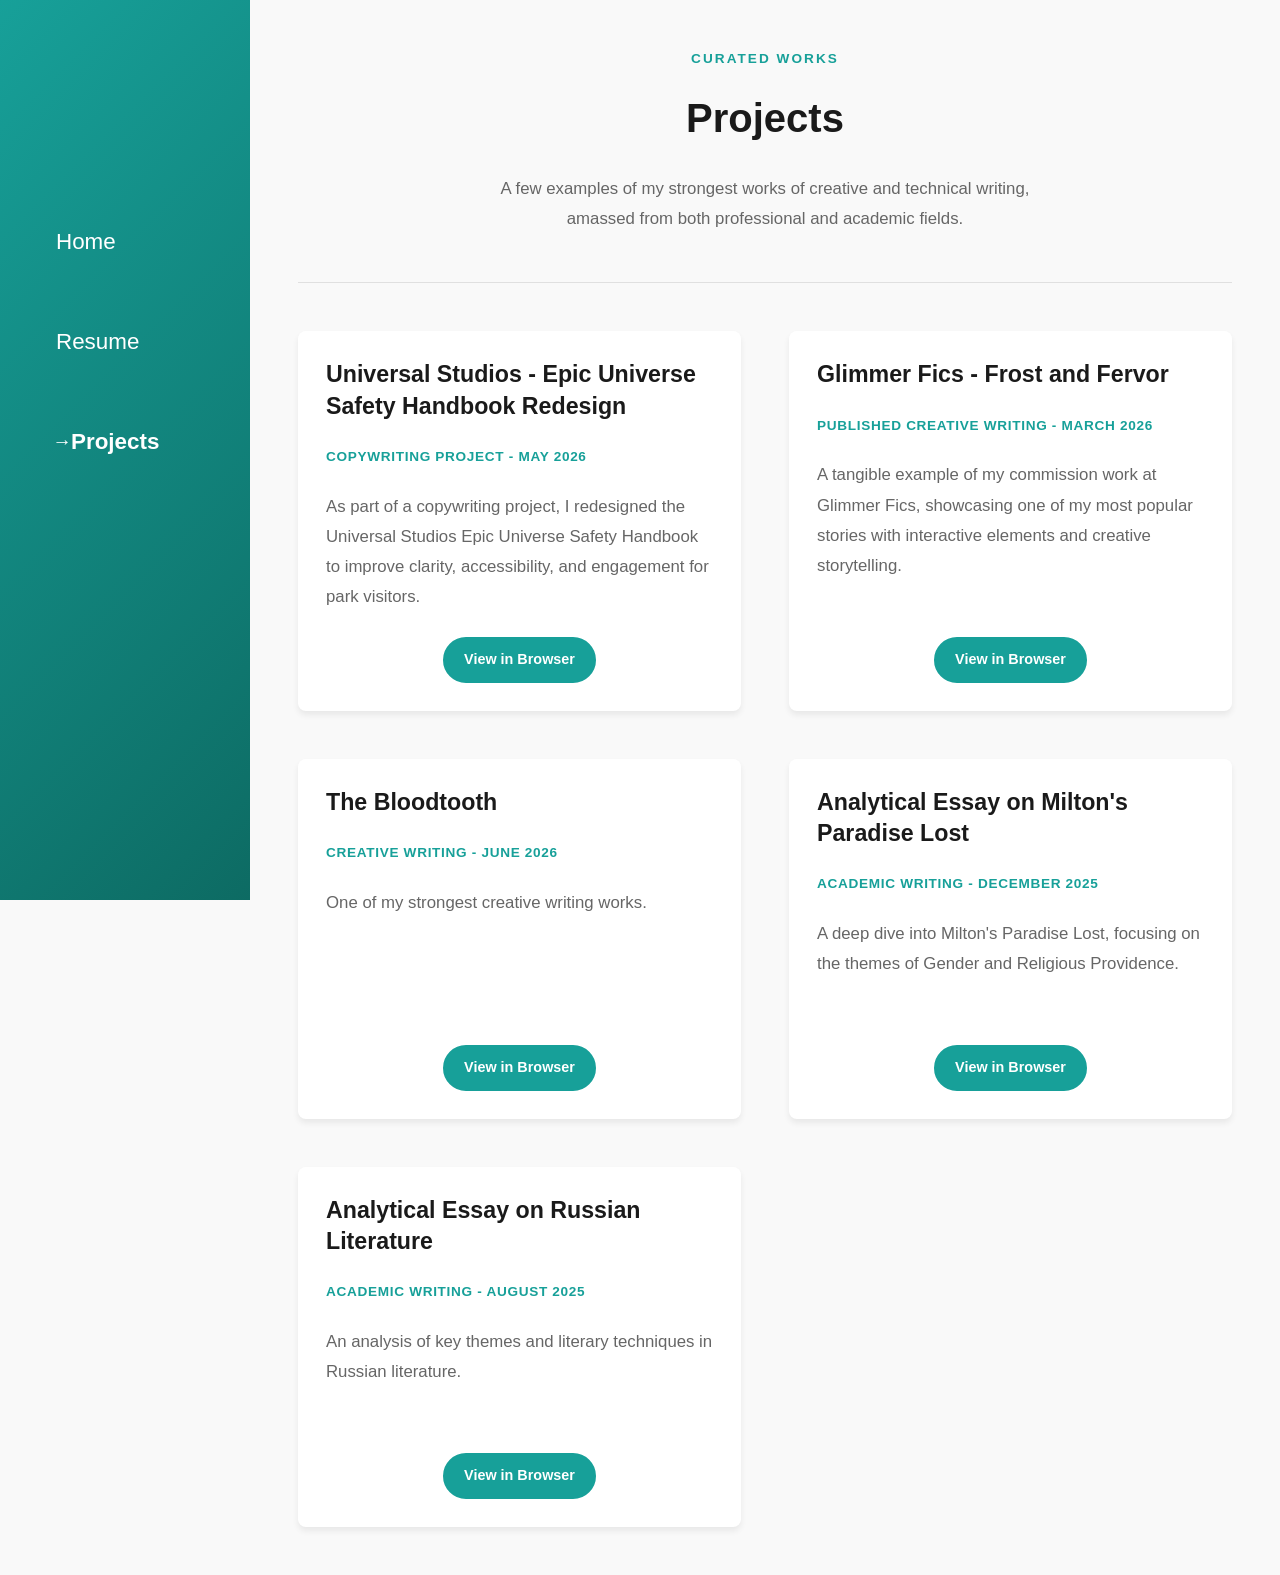
==== projects.html @ ae7ebdd0 "Initial Commit." ====
<!DOCTYPE html>
<html lang="en">
<head>
    <meta charset="UTF-8">
    <meta name="viewport" content="width=device-width, initial-scale=1.0">
    <title>Projects - Zachary Kutcher</title>
    <link rel="stylesheet" href="styles.css">
</head>
<body>
    <div class="container">
        <!-- Sidebar Navigation -->
        <aside class="sidebar">
            <nav class="nav">
                <a href="index.html" class="nav-link">Home</a>
                <a href="resume.html" class="nav-link">Resume</a>
                <a href="projects.html" class="nav-link active">Projects</a>
            </nav>
        </aside>

        <!-- Main Content -->
        <main class="main-content">
            <section class="projects-section">
                <div class="section-header">
                    <p class="section-label">CURATED WORKS</p>
                    <h1>Projects</h1>
                    <p class="section-description">
                        A few examples of my strongest works of creative and technical writing, 
                        amassed from both professional and academic fields.
                    </p>
                </div>

                <div class="projects-grid">
                    <!-- Project 1 -->
                    <article class="project-card">
                        <h3>Universal Studios - Epic Universe Safety Handbook Redesign</h3>
                        <p class="project-tag">COPYWRITING PROJECT - May 2026</p>
                        <p class="project-description">
                            As part of a copywriting project, I redesigned the Universal Studios Epic Universe Safety Handbook 
                            to improve clarity, accessibility, and engagement for park visitors.
                        </p>
                        <div class="project-actions">
                            <a href="A.pdf" class="btn btn-small btn-primary" target="_blank" rel="noopener noreferrer">View in Browser</a>
                        </div>
                    </article>

                    <!-- Project 2 -->
                    <article class="project-card">
                        <h3>Glimmer Fics - Frost and Fervor</h3>
                        <p class="project-tag">PUBLISHED CREATIVE WRITING - March 2026</p>
                        <p class="project-description">
                            A tangible example of my commission work at Glimmer Fics, showcasing one of my most 
                            popular stories with interactive elements and creative storytelling.
                        </p>
                        <div class="project-actions">
                            <a href="https://glimmerfics.com/stories/2Z2_0j7E/frost-and-fervor" class="btn btn-small btn-primary" target="_blank" rel="noopener noreferrer">View in Browser</a>
                        </div>
                    </article>

                    <!-- Project 3 -->
                    <article class="project-card">
                        <h3>The Bloodtooth</h3>
                        <p class="project-tag">CREATIVE WRITING - June 2026</p>
                        <p class="project-description">
                            One of my strongest creative writing works.
                        </p>
                        <div class="project-actions">
                            <a href="Copy%20of%20The%20Bloodtooth.pdf" class="btn btn-small btn-primary" target="_blank" rel="noopener noreferrer">View in Browser</a>
                        </div>
                    </article>

                    <!-- Project 4 -->
                    <article class="project-card">
                        <h3>Analytical Essay on Milton's Paradise Lost</h3>
                        <p class="project-tag">ACADEMIC WRITING - December 2025</p>
                        <p class="project-description">
                            A deep dive into Milton's Paradise Lost, focusing on the themes of 
                            Gender and Religious Providence.
                        </p>
                        <div class="project-actions">
                            <a href="MiltonFinal.pdf" class="btn btn-small btn-primary" target="_blank" rel="noopener noreferrer">View in Browser</a>
                        </div>
                    </article>

                    <!-- Project 5 -->
                    <article class="project-card">
                        <h3>Analytical Essay on Russian Literature</h3>
                        <p class="project-tag">ACADEMIC WRITING - August 2025</p>
                        <p class="project-description">
                            An analysis of key themes and literary techniques in Russian literature.
                        </p>
                        <div class="project-actions">
                            <a href="Copy%20of%20AML%20Essay%203%20%281%29.pdf" class="btn btn-small btn-primary" target="_blank" rel="noopener noreferrer">View in Browser</a>
                        </div>
                    </article>
                </div>
            </section>
        </main>
    </div>

    <script src="script.js"></script>
</body>
</html>
---- styles.css ----
/* ============================================
   PORTFOLIO WEBSITE - STYLES
   ============================================ */

/* Root Variables */
:root {
    --color-primary: #17a099;
    --color-primary-dark: #0d6b63;
    --color-primary-light: #2fc5ba;
    --color-text-dark: #1a1a1a;
    --color-text-light: #666666;
    --color-border: #e0e0e0;
    --color-background: #f9f9f9;
    --color-white: #ffffff;
    
    --spacing-xs: 0.5rem;
    --spacing-sm: 1rem;
    --spacing-md: 1.5rem;
    --spacing-lg: 2rem;
    --spacing-xl: 3rem;
    
    --font-family-sans: -apple-system, BlinkMacSystemFont, 'Segoe UI', Roboto, Oxygen, Ubuntu, Cantarell, sans-serif;
    --font-family-mono: 'Courier New', monospace;
    
    --border-radius: 8px;
    --box-shadow: 0 4px 6px rgba(0, 0, 0, 0.07);
    --box-shadow-lg: 0 10px 25px rgba(0, 0, 0, 0.1);
    
    --transition: all 0.3s ease;
}

/* ============================================
   GLOBAL STYLES
   ============================================ */

* {
    margin: 0;
    padding: 0;
    box-sizing: border-box;
}

html {
    scroll-behavior: smooth;
}

body {
    font-family: var(--font-family-sans);
    color: var(--color-text-dark);
    background-color: var(--color-background);
    line-height: 1.6;
}

/* ============================================
   LAYOUT
   ============================================ */

.container {
    display: flex;
    min-height: 100vh;
}

.sidebar {
    width: 250px;
    background: linear-gradient(135deg, var(--color-primary) 0%, var(--color-primary-dark) 100%);
    padding: var(--spacing-xl) var(--spacing-lg);
    position: sticky;
    top: 0;
    height: 100vh;
    overflow-y: auto;
}

.main-content {
    flex: 1;
    padding: var(--spacing-xl);
    max-width: 1200px;
    width: 100%;
    margin: 0 auto;
}

/* ============================================
   NAVIGATION
   ============================================ */

.nav {
    display: flex;
    flex-direction: column;
    gap: var(--spacing-lg);
    height: 100%;
    justify-content: flex-start;
    padding-top: 10rem;
}

.nav-link {
    color: var(--color-white);
    text-decoration: none;
    font-size: 1.4rem;
    font-weight: 500;
    padding: var(--spacing-sm) var(--spacing-md);
    transition: var(--transition);
    display: flex;
    align-items: center;
    justify-content: flex-start;
    transform: translateX(0);
    position: relative;
    padding-left: 1.5rem;
}

.nav-link::before {
    content: '→';
    position: absolute;
    left: 0.35rem;
    opacity: 0;
    transform: translateX(-8px);
    transition: var(--transition);
    font-size: 1.2rem;
    line-height: 1;
}

.nav-link:hover,
.nav-link:focus-visible {
    opacity: 0.9;
    transform: translateX(15px);
}

.nav-link:hover::before,
.nav-link:focus-visible::before,
.nav-link.active::before {
    opacity: 1;
    transform: translateX(0);
}

.nav-link.active {
    font-weight: 600;
    transform: translateX(15px);
}

/* ============================================
   HERO SECTION
   ============================================ */

.hero {
    display: flex;
    flex-direction: column;
    align-items: center;
    text-align: center;
    gap: var(--spacing-xl);
    padding: var(--spacing-xl) 0;
}

.profile-image {
    width: 300px;
    height: 300px;
    border-radius: 50%;
    overflow: hidden;
    box-shadow: var(--box-shadow-lg);
    flex-shrink: 0;
}

.profile-image img {
    width: 100%;
    height: 100%;
    object-fit: cover;
    display: block;
}

.hero-content {
    max-width: 700px;
}

.tagline {
    letter-spacing: 0.15em;
    font-size: 1.1rem;
    font-weight: 600;
    color: var(--color-primary);
    margin-bottom: var(--spacing-sm);
}

.hero-content h1 {
    font-size: 3rem;
    margin-bottom: var(--spacing-lg);
    font-weight: 700;
    line-height: 1.2;
}

.bio {
    font-size: 1.3rem;
    color: var(--color-text-light);
    margin-bottom: var(--spacing-lg);
    line-height: 1.8;
}

.home-spacer {
    height: 4rem;
}

.contact-header-block {
    display: flex;
    flex-direction: column;
    align-items: center;
    gap: var(--spacing-md);
    margin-top: var(--spacing-md);
    margin-bottom: 5rem;
}

.contact-header-block h2 {
    font-size: 1.6rem;
    color: var(--color-text-dark);
    line-height: 1.4;
    margin: 0;
}

.contact-subtext {
    margin: 0;
    color: var(--color-text-light);
    font-size: 1.3rem;
    line-height: 1.7;
    text-align: center;
}

/* ============================================
   BUTTONS
   ============================================ */

.cta-buttons {
    display: flex;
    gap: var(--spacing-md);
    justify-content: center;
    flex-wrap: wrap;
    margin-bottom: var(--spacing-lg);
}

.btn {
    padding: 0.75rem 1.5rem;
    border: 2px solid var(--color-primary);
    border-radius: 50px;
    text-decoration: none;
    font-weight: 600;
    transition: var(--transition);
    cursor: pointer;
    font-size: 1.15rem;
    text-align: center;
    display: inline-block;
}

.btn:hover {
    transform: translateY(-2px);
}

.btn-primary {
    background-color: var(--color-primary);
    color: var(--color-white);
}

.btn-primary:hover {
    background-color: var(--color-primary-dark);
    border-color: var(--color-primary-dark);
}

.btn-outline {
    background-color: transparent;
    color: var(--color-primary);
}

.btn-outline:hover {
    background-color: var(--color-primary);
    color: var(--color-white);
}

.resume-actions .btn-primary {
    color: var(--color-white);
}

.resume-actions .btn-outline {
    color: var(--color-primary);
}

.btn-small {
    padding: 0.6rem 1.2rem;
    font-size: 0.9rem;
}

.btn-large {
    padding: 1rem 2rem;
    font-size: 1.1rem;
    width: 100%;
}

/* ============================================
   SOCIAL LINKS
   ============================================ */

.social-links {
    display: flex;
    gap: var(--spacing-lg);
    justify-content: center;
}

.social-links a {
    width: 40px;
    height: 40px;
    display: flex;
    align-items: center;
    justify-content: center;
    border-radius: 50%;
    background-color: rgba(255, 255, 255, 0.1);
    color: var(--color-primary);
    text-decoration: none;
    transition: var(--transition);
    border: 2px solid var(--color-primary);
}

.social-links a:hover {
    background-color: var(--color-primary);
    color: var(--color-white);
}

.social-icon {
    width: 20px;
    height: 20px;
}

/* ============================================
   SECTION HEADERS
   ============================================ */

.section-header {
    text-align: center;
    margin-bottom: var(--spacing-xl);
    padding-bottom: var(--spacing-xl);
    border-bottom: 1px solid var(--color-border);
}

.section-label {
    letter-spacing: 0.15em;
    font-size: 0.85rem;
    font-weight: 600;
    color: var(--color-primary);
    margin-bottom: var(--spacing-sm);
    display: block;
}

.section-header h1 {
    font-size: 2.5rem;
    margin-bottom: var(--spacing-md);
}

.section-description {
    font-size: 1.05rem;
    color: var(--color-text-light);
    max-width: 600px;
    margin: 0 auto;
    line-height: 1.8;
}

/* ============================================
   RESUME SECTION
   ============================================ */

.resume-section {
    max-width: 900px;
    margin: 0 auto;
}

.resume-header {
    text-align: center;
    margin-bottom: var(--spacing-xl);
    padding-bottom: var(--spacing-lg);
    border-bottom: 2px solid var(--color-border);
}

.resume-header h1 {
    font-size: 2rem;
    margin-bottom: var(--spacing-sm);
}

.resume-header p {
    color: var(--color-text-light);
    margin-bottom: var(--spacing-sm);
}

.resume-header a {
    color: var(--color-primary);
    text-decoration: none;
    font-weight: 600;
}

.resume-header a:hover {
    text-decoration: underline;
}

.resume-item {
    margin-bottom: var(--spacing-xl);
}

.resume-item h2 {
    font-size: 1.5rem;
    margin-bottom: var(--spacing-md);
    color: var(--color-text-dark);
}

.resume-entry {
    margin-bottom: var(--spacing-lg);
}

.entry-header {
    display: flex;
    justify-content: space-between;
    align-items: baseline;
    margin-bottom: var(--spacing-sm);
    gap: var(--spacing-md);
}

.entry-header h3 {
    font-size: 1.1rem;
    font-weight: 600;
}

.entry-date {
    font-size: 0.9rem;
    color: var(--color-text-light);
    white-space: nowrap;
}

.entry-organization {
    color: var(--color-primary);
    font-weight: 600;
    margin-bottom: var(--spacing-sm);
}

.entry-position {
    color: var(--color-text-dark);
    font-weight: 600;
    margin-bottom: var(--spacing-sm);
}

.entry-description {
    color: var(--color-text-light);
    line-height: 1.7;
}

.skills-grid {
    display: grid;
    grid-template-columns: 1fr;
    gap: var(--spacing-lg);
}

.skill-category h4 {
    color: var(--color-primary);
    font-weight: 600;
    margin-bottom: var(--spacing-sm);
}

.skill-category p {
    color: var(--color-text-light);
    line-height: 1.6;
}

.resume-actions {
    display: flex;
    justify-content: center;
    align-items: center;
    gap: var(--spacing-md);
    flex-wrap: wrap;
    margin-top: var(--spacing-md);
}

/* ============================================
   PROJECTS SECTION
   ============================================ */

.projects-grid {
    display: grid;
    grid-template-columns: repeat(auto-fill, minmax(360px, 1fr));
    gap: var(--spacing-xl);
}

.project-card {
    background: var(--color-white);
    padding: 1.75rem;
    border-radius: var(--border-radius);
    box-shadow: var(--box-shadow);
    transition: var(--transition);
    display: flex;
    flex-direction: column;
    gap: var(--spacing-md);
    min-height: 360px;
}

.project-card:hover {
    box-shadow: var(--box-shadow-lg);
    transform: translateY(-4px);
}

.project-card h3 {
    font-size: 1.45rem;
    color: var(--color-text-dark);
    line-height: 1.35;
}

.project-tag {
    letter-spacing: 0.05em;
    font-size: 0.85rem;
    font-weight: 700;
    color: var(--color-primary);
    text-transform: uppercase;
}

.project-description {
    color: var(--color-text-light);
    flex: 1;
    line-height: 1.8;
    font-size: 1.05rem;
}

.project-actions {
    display: flex;
    justify-content: center;
    align-items: center;
    gap: var(--spacing-md);
    flex-wrap: wrap;
    margin-top: auto;
}

/* ============================================
   BLOG/ARTICLES SECTION
   ============================================ */

.articles-list {
    display: grid;
    grid-template-columns: 1fr;
    gap: var(--spacing-xl);
    max-width: 700px;
    margin: 0 auto;
}

.article-card {
    background: var(--color-white);
    padding: var(--spacing-lg);
    border-radius: var(--border-radius);
    border-left: 4px solid var(--color-primary);
    box-shadow: var(--box-shadow);
    transition: var(--transition);
}

.article-card:hover {
    box-shadow: var(--box-shadow-lg);
    transform: translateX(4px);
}

.article-meta {
    display: flex;
    gap: var(--spacing-md);
    margin-bottom: var(--spacing-md);
    font-size: 0.9rem;
}

.article-date {
    color: var(--color-text-light);
}

.article-category {
    background-color: rgba(23, 160, 153, 0.1);
    color: var(--color-primary);
    padding: 0.25rem 0.75rem;
    border-radius: 20px;
    font-weight: 600;
}

.article-card h3 {
    margin-bottom: var(--spacing-md);
    font-size: 1.3rem;
}

.article-card h3 a {
    color: var(--color-text-dark);
    text-decoration: none;
    transition: var(--transition);
}

.article-card h3 a:hover {
    color: var(--color-primary);
}

.article-excerpt {
    color: var(--color-text-light);
    line-height: 1.7;
    margin-bottom: var(--spacing-md);
}

.read-more {
    color: var(--color-primary);
    text-decoration: none;
    font-weight: 600;
    display: inline-flex;
    align-items: center;
    gap: var(--spacing-sm);
    transition: var(--transition);
}

.read-more:hover {
    gap: var(--spacing-md);
}

/* ============================================
   CONTACT SECTION
   ============================================ */

.contact-content {
    display: grid;
    grid-template-columns: 1fr 1fr;
    gap: var(--spacing-xl);
    margin-top: var(--spacing-xl);
    max-width: 900px;
    margin-left: auto;
    margin-right: auto;
}

.contact-details {
    background: var(--color-white);
    padding: var(--spacing-lg);
    border-radius: var(--border-radius);
    box-shadow: var(--box-shadow);
}

.contact-details h3 {
    font-size: 1.2rem;
    margin-bottom: var(--spacing-lg);
}

.contact-info p {
    margin-bottom: var(--spacing-lg);
    line-height: 1.8;
    color: var(--color-text-light);
}

.contact-info p strong {
    display: block;
    color: var(--color-text-dark);
    margin-bottom: var(--spacing-xs);
}

.contact-info a {
    color: var(--color-primary);
    text-decoration: none;
    font-weight: 500;
}

.contact-info a:hover {
    text-decoration: underline;
}

.contact-form {
    display: flex;
    flex-direction: column;
    gap: var(--spacing-md);
}

.form-group {
    display: flex;
    flex-direction: column;
}

.form-group input,
.form-group textarea {
    padding: var(--spacing-sm);
    border: 1px solid var(--color-border);
    border-radius: var(--border-radius);
    font-family: var(--font-family-sans);
    font-size: 1rem;
    transition: var(--transition);
}

.form-group input:focus,
.form-group textarea:focus {
    outline: none;
    border-color: var(--color-primary);
    box-shadow: 0 0 0 3px rgba(23, 160, 153, 0.1);
}

.form-status {
    padding: var(--spacing-md);
    border-radius: var(--border-radius);
    text-align: center;
    font-weight: 600;
    display: none;
}

.form-status.success {
    background-color: #d4edda;
    color: #155724;
    display: block;
}

.form-status.error {
    background-color: #f8d7da;
    color: #721c24;
    display: block;
}

/* ============================================
   RESPONSIVE DESIGN
   ============================================ */

@media (max-width: 768px) {
    .container {
        flex-direction: column;
    }

    .sidebar {
        width: 100%;
        height: auto;
        position: relative;
        padding: var(--spacing-lg);
    }

    .nav {
        flex-direction: row;
        gap: var(--spacing-lg);
        flex-wrap: wrap;
    }

    .main-content {
        padding: var(--spacing-lg);
    }

    .hero-content h1 {
        font-size: 2rem;
    }

    .section-header h1 {
        font-size: 1.8rem;
    }

    .contact-content {
        grid-template-columns: 1fr;
    }

    .cta-buttons {
        flex-direction: column;
    }

    .btn {
        width: 100%;
    }

    .entry-header {
        flex-direction: column;
        align-items: flex-start;
    }

    .project-card {
        min-height: 300px;
    }

    .skills-grid {
        grid-template-columns: 1fr;
    }
}

@media (max-width: 480px) {
    .hero-content h1 {
        font-size: 1.5rem;
    }

    .tagline {
        font-size: 0.8rem;
    }

    .profile-image {
        width: 150px;
        height: 150px;
    }

    .sidebar {
        padding: var(--spacing-md);
    }

    .main-content {
        padding: var(--spacing-md);
    }

    .nav-link {
        font-size: 0.95rem;
    }

    .section-header h1 {
        font-size: 1.5rem;
    }

    .btn {
        padding: 0.6rem 1rem;
        font-size: 0.9rem;
    }

    .social-links {
        gap: var(--spacing-md);
    }
}
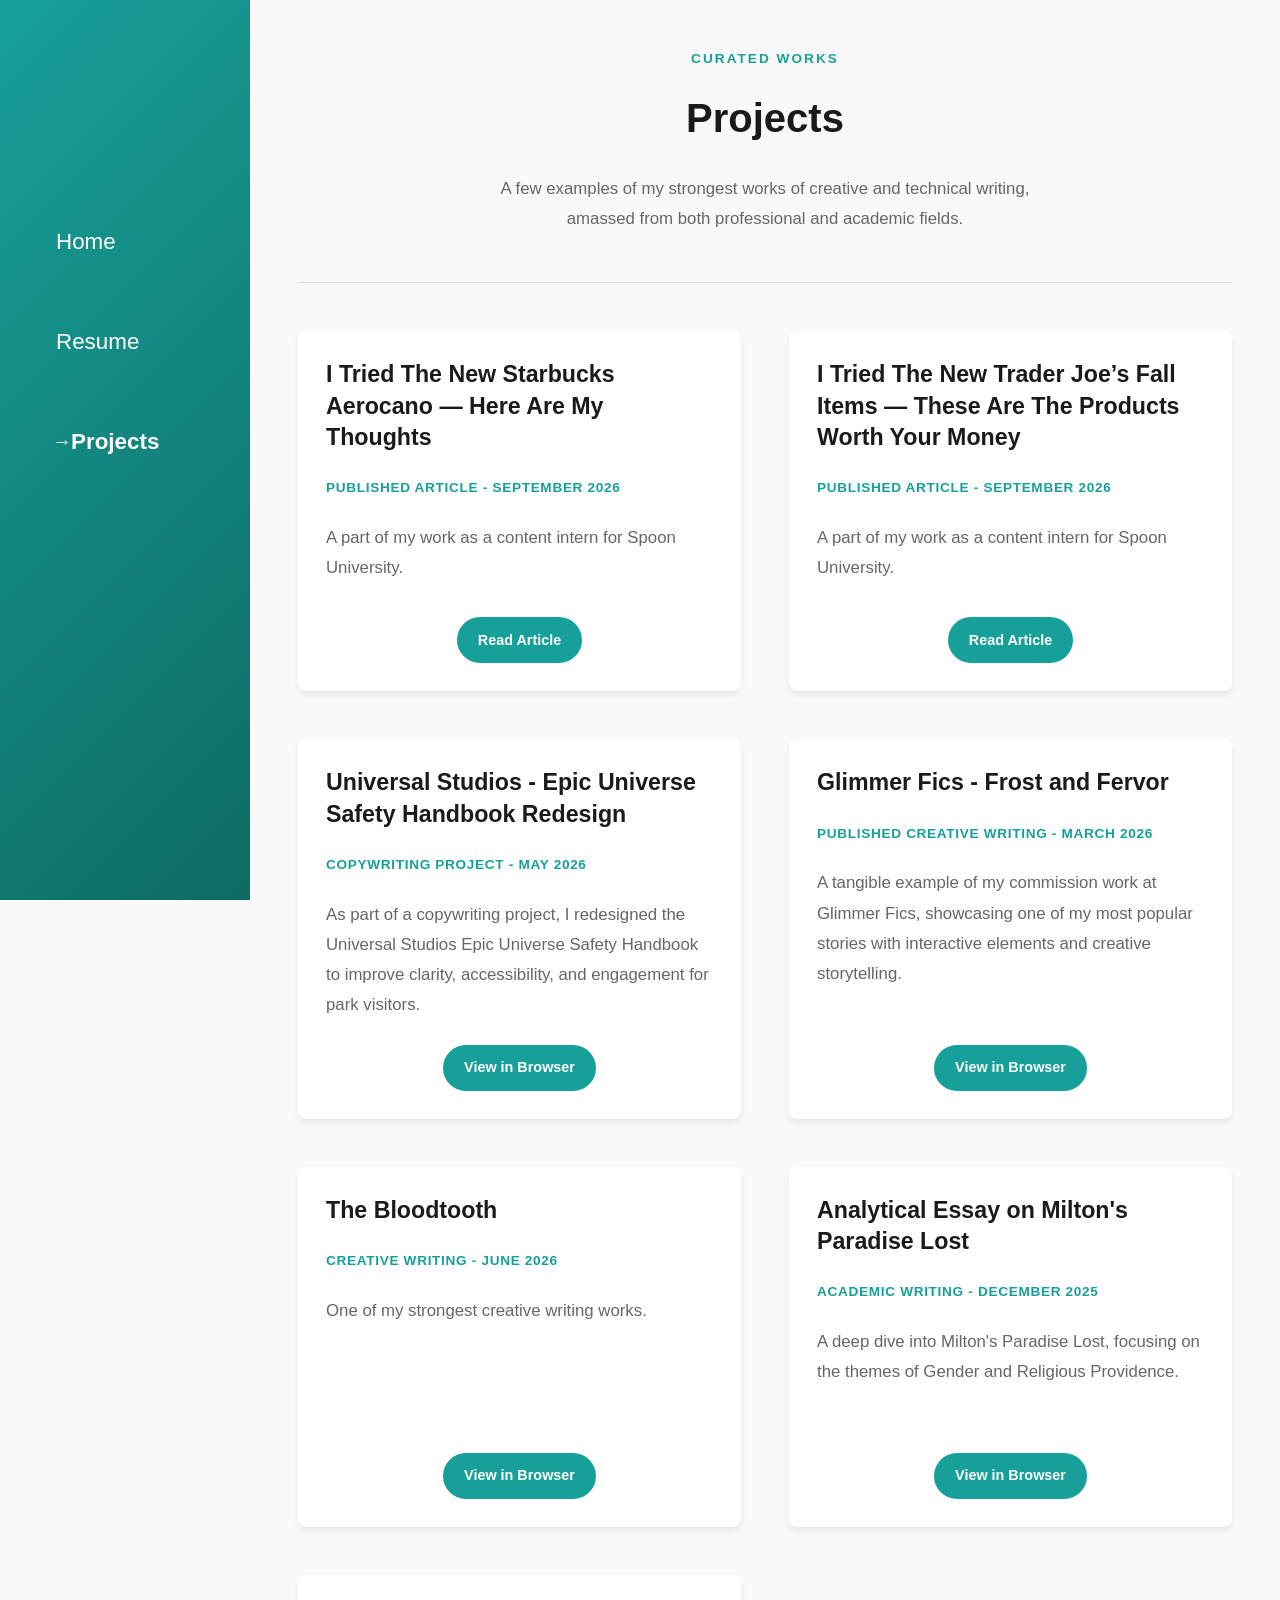
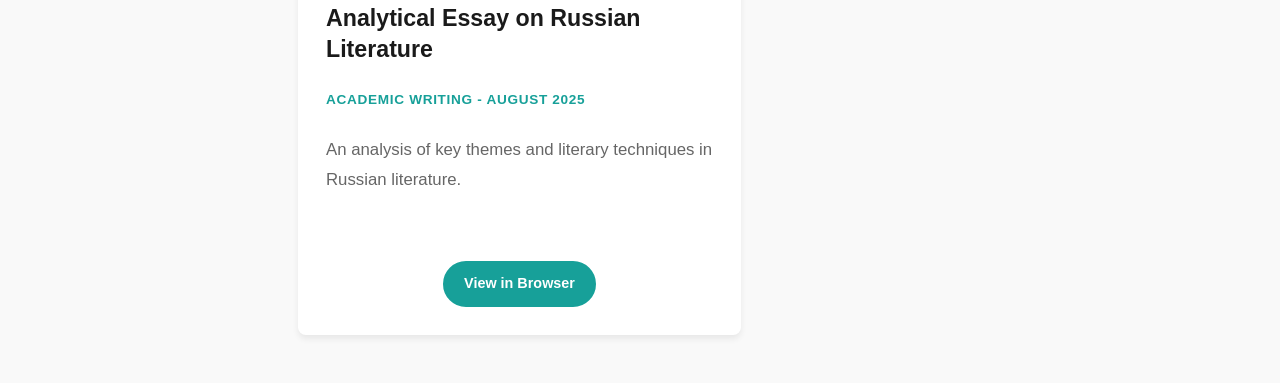
==== commit 68964ecb: "Commit" ====
--- a/projects.html
+++ b/projects.html
@@ -32,6 +32,30 @@
                 <div class="projects-grid">
                     <!-- Project 1 -->
                     <article class="project-card">
+                        <h3>I Tried The New Starbucks Aerocano — Here Are My Thoughts</h3>
+                        <p class="project-tag">Published Article - September 2026</p>
+                        <p class="project-description">
+                            A part of my work as a content intern for Spoon University.
+                        </p>
+                        <div class="project-actions">
+                            <a href="https://spoonuniversity.com/reviews/new-starbucks-aerocano/" class="btn btn-small btn-primary" target="_blank" rel="noopener noreferrer">Read Article</a>
+                        </div>
+                    </article>
+
+                    <!-- Project 2 -->
+                    <article class="project-card">
+                        <h3>I Tried The New Trader Joe’s Fall Items — These Are The Products Worth Your Money</h3>
+                        <p class="project-tag">Published Article - September 2026</p>
+                        <p class="project-description">
+                            A part of my work as a content intern for Spoon University.
+                        </p>
+                        <div class="project-actions">
+                            <a href="https://spoonuniversity.com/reviews/trader-joes-fall-items-review-2026/" class="btn btn-small btn-primary" target="_blank" rel="noopener noreferrer">Read Article</a>
+                        </div>
+                    </article>
+
+                    <!-- Project 3 -->
+                    <article class="project-card">
                         <h3>Universal Studios - Epic Universe Safety Handbook Redesign</h3>
                         <p class="project-tag">COPYWRITING PROJECT - May 2026</p>
                         <p class="project-description">
@@ -43,7 +67,7 @@
                         </div>
                     </article>
 
-                    <!-- Project 2 -->
+                    <!-- Project 4 -->
                     <article class="project-card">
                         <h3>Glimmer Fics - Frost and Fervor</h3>
                         <p class="project-tag">PUBLISHED CREATIVE WRITING - March 2026</p>
@@ -56,7 +80,7 @@
                         </div>
                     </article>
 
-                    <!-- Project 3 -->
+                    <!-- Project 5 -->
                     <article class="project-card">
                         <h3>The Bloodtooth</h3>
                         <p class="project-tag">CREATIVE WRITING - June 2026</p>
@@ -68,7 +92,7 @@
                         </div>
                     </article>
 
-                    <!-- Project 4 -->
+                    <!-- Project 6 -->
                     <article class="project-card">
                         <h3>Analytical Essay on Milton's Paradise Lost</h3>
                         <p class="project-tag">ACADEMIC WRITING - December 2025</p>
@@ -81,7 +105,7 @@
                         </div>
                     </article>
 
-                    <!-- Project 5 -->
+                    <!-- Project 7 -->
                     <article class="project-card">
                         <h3>Analytical Essay on Russian Literature</h3>
                         <p class="project-tag">ACADEMIC WRITING - August 2025</p>
@@ -92,6 +116,7 @@
                             <a href="Copy%20of%20AML%20Essay%203%20%281%29.pdf" class="btn btn-small btn-primary" target="_blank" rel="noopener noreferrer">View in Browser</a>
                         </div>
                     </article>
+
                 </div>
             </section>
         </main>
--- a/styles.css
+++ b/styles.css
@@ -314,9 +314,31 @@
     color: var(--color-white);
 }
 
+.social-links a.email-link {
+    width: auto;
+    min-width: 260px;
+    max-width: 100%;
+    height: 40px;
+    padding: 0 1.1rem;
+    border-radius: 8px;
+    gap: 0.6rem;
+    justify-content: center;
+    background-color: rgba(255, 255, 255, 0.1);
+    border: 2px solid var(--color-primary);
+    color: var(--color-primary);
+}
+
+.email-address {
+    font-size: 0.9rem;
+    font-weight: 600;
+    letter-spacing: 0.01em;
+    white-space: nowrap;
+}
+
 .social-icon {
     width: 20px;
     height: 20px;
+    flex-shrink: 0;
 }
 
 /* ============================================
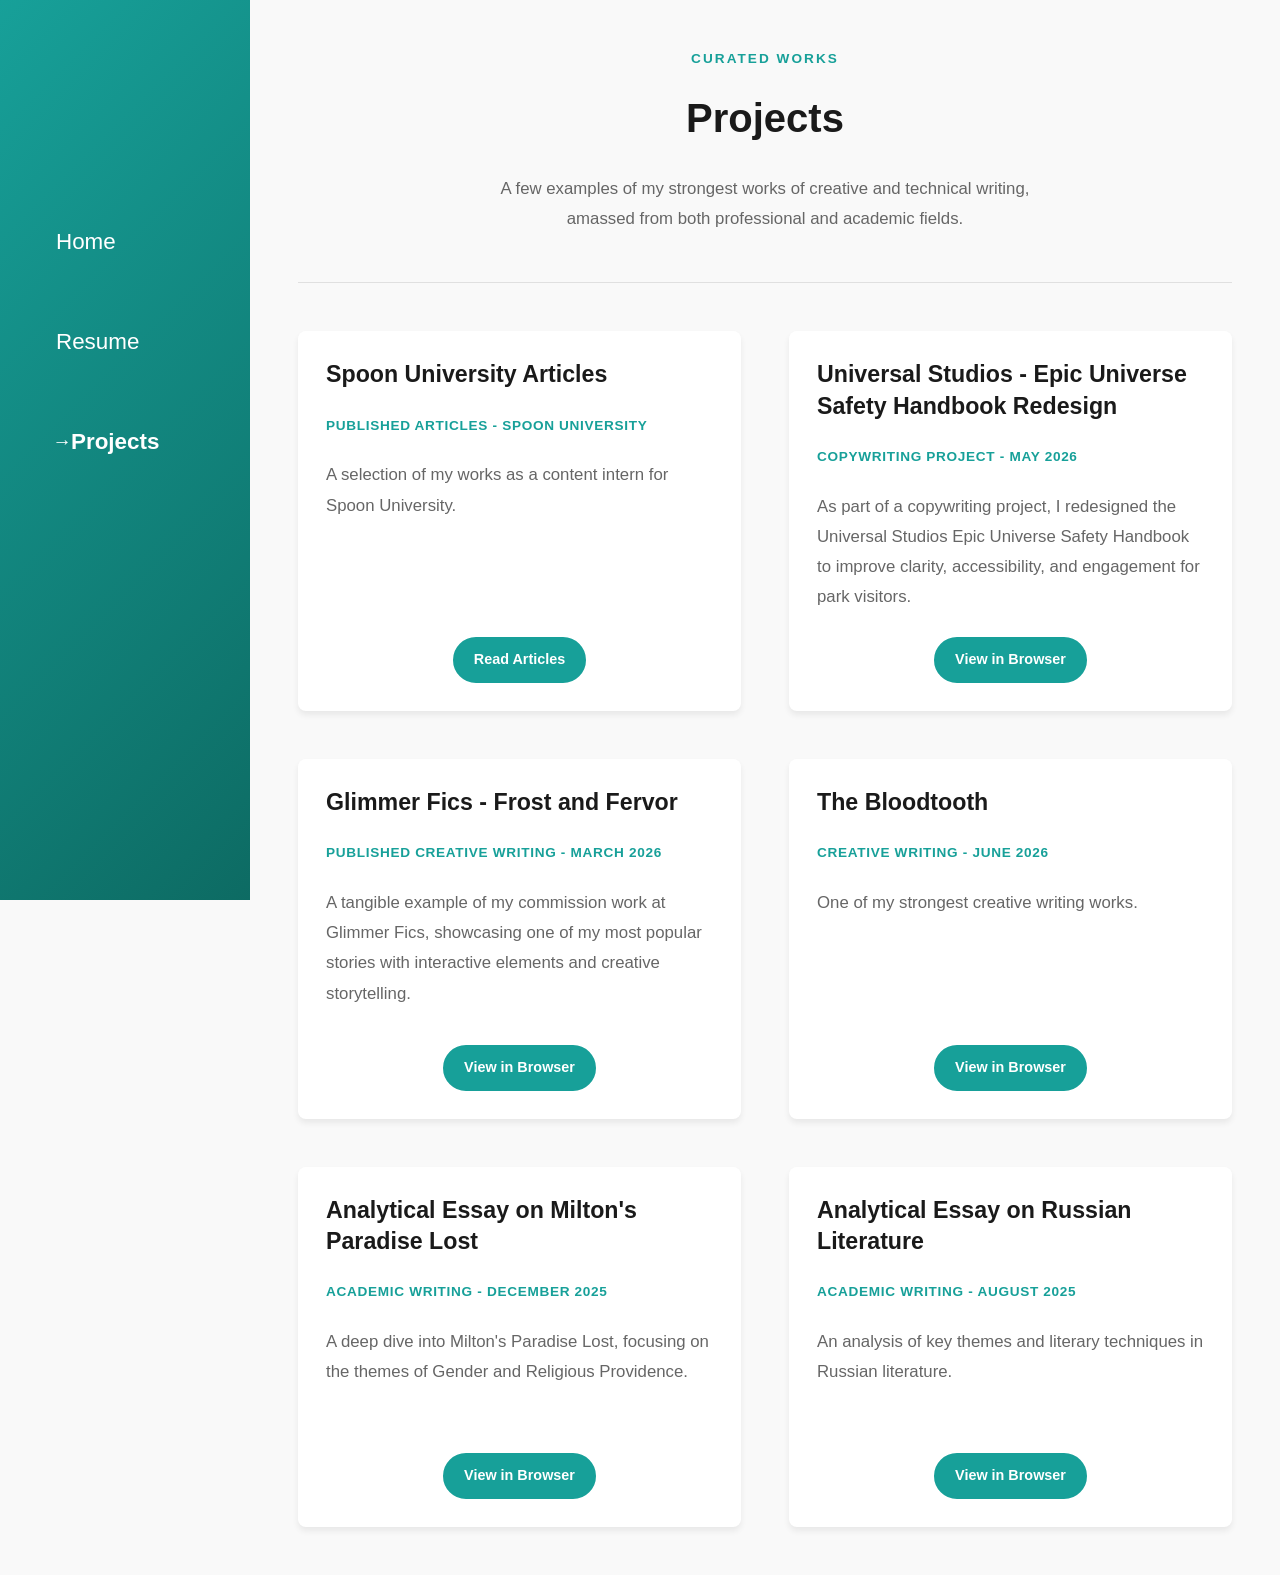
==== commit 3d178852: "New updates" ====
--- a/projects.html
+++ b/projects.html
@@ -30,27 +30,22 @@
                 </div>
 
                 <div class="projects-grid">
-                    <!-- Project 1 -->
+                    <!-- Spoon University Articles -->
                     <article class="project-card">
-                        <h3>I Tried The New Starbucks Aerocano — Here Are My Thoughts</h3>
-                        <p class="project-tag">Published Article - September 2026</p>
+                        <h3>Spoon University Articles</h3>
+                        <p class="project-tag">Published Articles - Spoon University</p>
                         <p class="project-description">
-                            A part of my work as a content intern for Spoon University.
+                            A selection of my works as a content intern for Spoon University.
                         </p>
                         <div class="project-actions">
-                            <a href="https://spoonuniversity.com/reviews/new-starbucks-aerocano/" class="btn btn-small btn-primary" target="_blank" rel="noopener noreferrer">Read Article</a>
-                        </div>
-                    </article>
-
-                    <!-- Project 2 -->
-                    <article class="project-card">
-                        <h3>I Tried The New Trader Joe’s Fall Items — These Are The Products Worth Your Money</h3>
-                        <p class="project-tag">Published Article - September 2026</p>
-                        <p class="project-description">
-                            A part of my work as a content intern for Spoon University.
-                        </p>
-                        <div class="project-actions">
-                            <a href="https://spoonuniversity.com/reviews/trader-joes-fall-items-review-2026/" class="btn btn-small btn-primary" target="_blank" rel="noopener noreferrer">Read Article</a>
+                            <details class="project-article-menu">
+                                <summary class="btn btn-small btn-primary">Read Articles</summary>
+                                <div class="project-article-links">
+                                    <a href="https://spoonuniversity.com/reviews/new-starbucks-aerocano/" class="btn btn-small btn-outline" target="_blank" rel="noopener noreferrer">I Tried The New Starbucks Aerocano — Here Are My Thoughts</a>
+                                    <a href="https://spoonuniversity.com/reviews/trader-joes-fall-items-review-2026/" class="btn btn-small btn-outline" target="_blank" rel="noopener noreferrer">I Tried The New Trader Joe’s Fall Items — These Are The Products Worth Your Money</a>
+                                    <a href="https://spoonuniversity.com/lifestyle/coffee-chain-winter-lattes/" class="btn btn-small btn-outline" target="_blank" rel="noopener noreferrer">Winter Lattes Are Coming — Here Are The Festive Flavors To Look Forward To</a>
+                                </div>
+                            </details>
                         </div>
                     </article>
 
--- a/styles.css
+++ b/styles.css
@@ -543,6 +543,36 @@
     margin-top: auto;
 }
 
+.project-article-menu {
+    width: 100%;
+}
+
+.project-article-menu summary {
+    display: block;
+    width: fit-content;
+    list-style: none;
+    margin: 0 auto;
+}
+
+.project-article-menu summary::-webkit-details-marker {
+    display: none;
+}
+
+.project-article-menu[open] summary {
+    margin-bottom: var(--spacing-md);
+}
+
+.project-article-links {
+    display: flex;
+    flex-direction: column;
+    gap: var(--spacing-sm);
+}
+
+.project-article-links .btn {
+    width: 100%;
+    box-sizing: border-box;
+}
+
 /* ============================================
    BLOG/ARTICLES SECTION
    ============================================ */
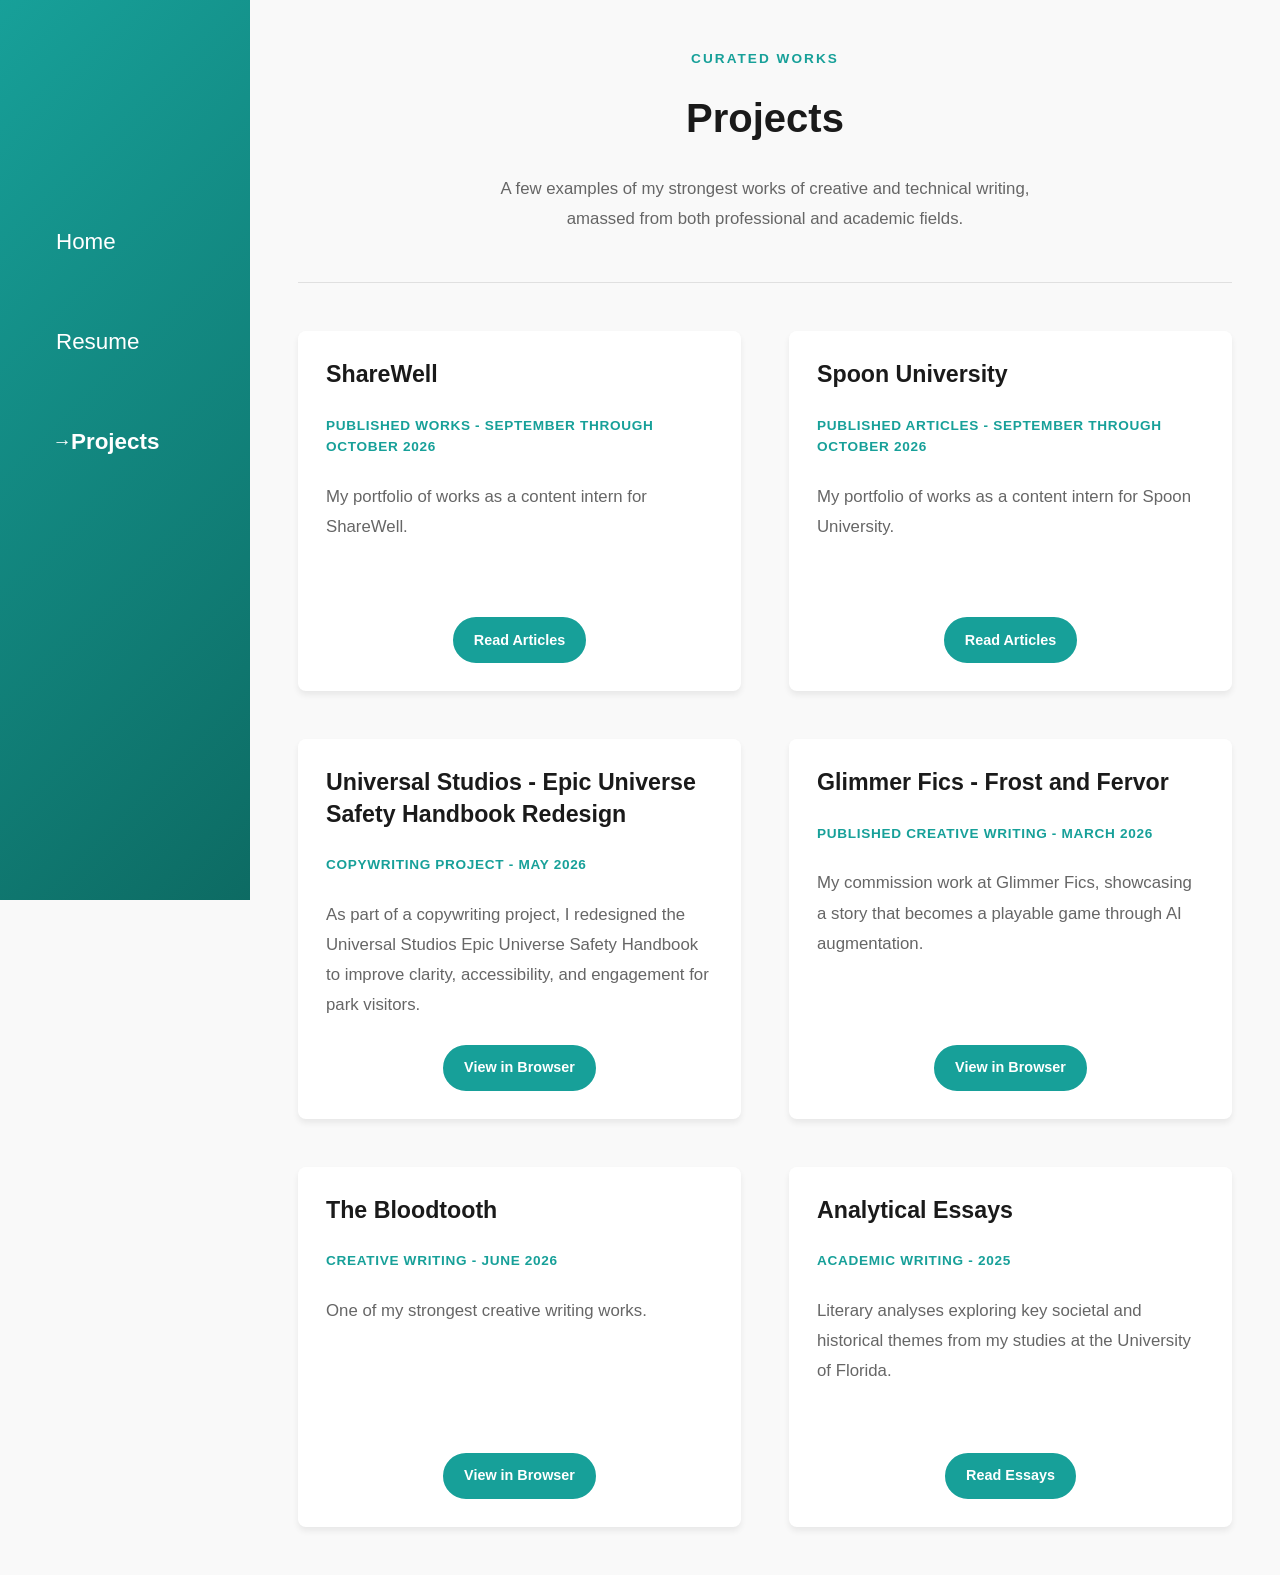
==== commit 24a49b78: "ShareWell added" ====
--- a/projects.html
+++ b/projects.html
@@ -30,12 +30,31 @@
                 </div>
 
                 <div class="projects-grid">
+                    <!-- ShareWell Glossary Articles -->
+                    <article class="project-card">
+                        <h3>ShareWell</h3>
+                        <p class="project-tag">Published Works - September through October 2026</p>
+                        <p class="project-description">
+                            My portfolio of works as a content intern for ShareWell.
+                        </p>
+                        <div class="project-actions">
+                            <details class="project-article-menu">
+                                <summary class="btn btn-small btn-primary">Read Articles</summary>
+                                <div class="project-article-links">
+                                    <a href="https://sharewellnow.com/glossary/emotional-neglect" class="btn btn-small btn-outline" target="_blank" rel="noopener noreferrer">Emotional Neglect</a>
+                                    <a href="https://sharewellnow.com/glossary/coercive-control" class="btn btn-small btn-outline" target="_blank" rel="noopener noreferrer">Coercive Control</a>
+                                    <a href="https://sharewellnow.com/glossary/attachment-theory" class="btn btn-small btn-outline" target="_blank" rel="noopener noreferrer">Attachment Theory</a>
+                                </div>
+                            </details>
+                        </div>
+                    </article>
+
                     <!-- Spoon University Articles -->
                     <article class="project-card">
-                        <h3>Spoon University Articles</h3>
-                        <p class="project-tag">Published Articles - Spoon University</p>
+                        <h3>Spoon University</h3>
+                        <p class="project-tag">Published Articles - September through October 2026</p>
                         <p class="project-description">
-                            A selection of my works as a content intern for Spoon University.
+                            My portfolio of works as a content intern for Spoon University.
                         </p>
                         <div class="project-actions">
                             <details class="project-article-menu">
@@ -67,8 +86,7 @@
                         <h3>Glimmer Fics - Frost and Fervor</h3>
                         <p class="project-tag">PUBLISHED CREATIVE WRITING - March 2026</p>
                         <p class="project-description">
-                            A tangible example of my commission work at Glimmer Fics, showcasing one of my most 
-                            popular stories with interactive elements and creative storytelling.
+                            My commission work at Glimmer Fics, showcasing a story that becomes a playable game through AI augmentation.
                         </p>
                         <div class="project-actions">
                             <a href="https://glimmerfics.com/stories/2Z2_0j7E/frost-and-fervor" class="btn btn-small btn-primary" target="_blank" rel="noopener noreferrer">View in Browser</a>
@@ -87,28 +105,21 @@
                         </div>
                     </article>
 
-                    <!-- Project 6 -->
+                    <!-- Analytical Essays -->
                     <article class="project-card">
-                        <h3>Analytical Essay on Milton's Paradise Lost</h3>
-                        <p class="project-tag">ACADEMIC WRITING - December 2025</p>
+                        <h3>Analytical Essays</h3>
+                        <p class="project-tag">ACADEMIC WRITING - 2025</p>
                         <p class="project-description">
-                            A deep dive into Milton's Paradise Lost, focusing on the themes of 
-                            Gender and Religious Providence.
+                            Literary analyses exploring key societal and historical themes from my studies at the University of Florida.
                         </p>
                         <div class="project-actions">
-                            <a href="MiltonFinal.pdf" class="btn btn-small btn-primary" target="_blank" rel="noopener noreferrer">View in Browser</a>
-                        </div>
-                    </article>
-
-                    <!-- Project 7 -->
-                    <article class="project-card">
-                        <h3>Analytical Essay on Russian Literature</h3>
-                        <p class="project-tag">ACADEMIC WRITING - August 2025</p>
-                        <p class="project-description">
-                            An analysis of key themes and literary techniques in Russian literature.
-                        </p>
-                        <div class="project-actions">
-                            <a href="Copy%20of%20AML%20Essay%203%20%281%29.pdf" class="btn btn-small btn-primary" target="_blank" rel="noopener noreferrer">View in Browser</a>
+                            <details class="project-article-menu">
+                                <summary class="btn btn-small btn-primary">Read Essays</summary>
+                                <div class="project-article-links">
+                                    <a href="MiltonFinal.pdf" class="btn btn-small btn-outline" target="_blank" rel="noopener noreferrer">Milton's Paradise Lost - December 2025</a>
+                                    <a href="Copy%20of%20AML%20Essay%203%20%281%29.pdf" class="btn btn-small btn-outline" target="_blank" rel="noopener noreferrer">Russian Literature - August 2025</a>
+                                </div>
+                            </details>
                         </div>
                     </article>
 
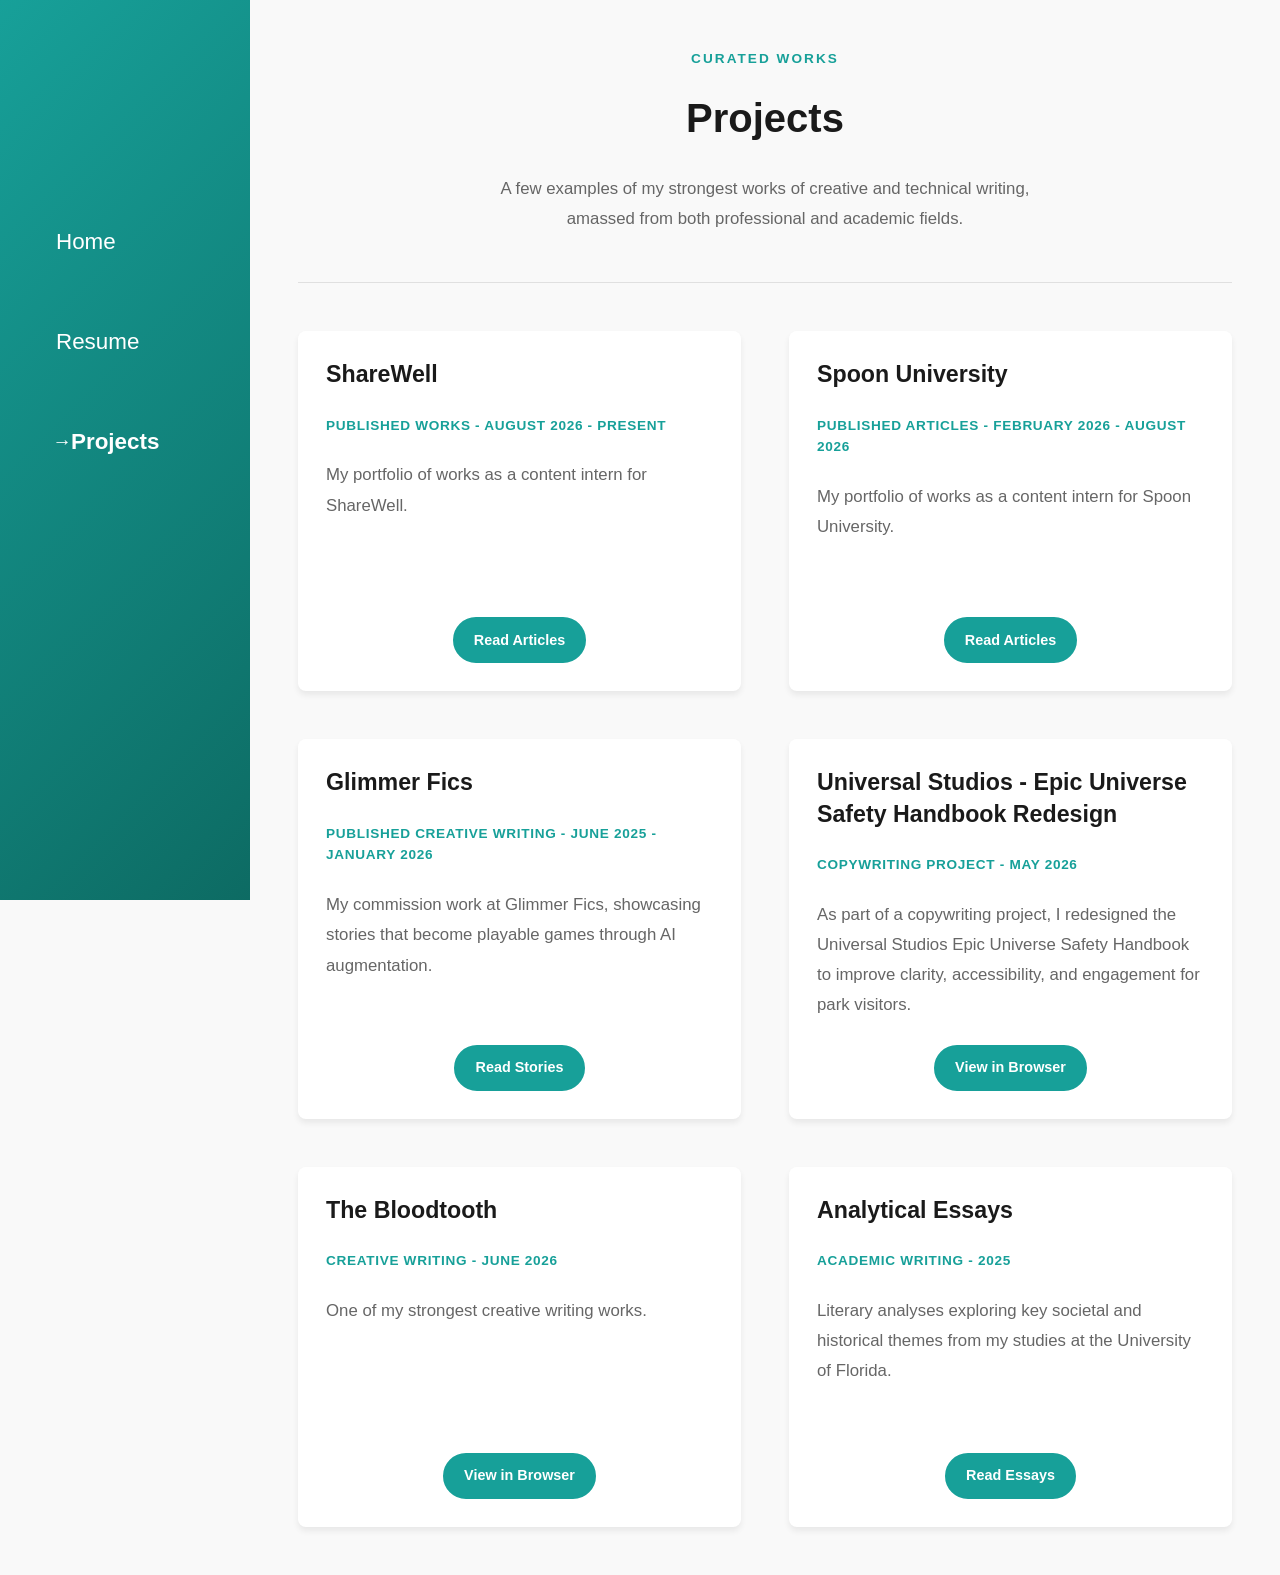
==== commit 105f34e3: "Updates 11/26" ====
--- a/projects.html
+++ b/projects.html
@@ -33,7 +33,7 @@
                     <!-- ShareWell Glossary Articles -->
                     <article class="project-card">
                         <h3>ShareWell</h3>
-                        <p class="project-tag">Published Works - September through October 2026</p>
+                        <p class="project-tag">Published Works - August 2026 - Present</p>
                         <p class="project-description">
                             My portfolio of works as a content intern for ShareWell.
                         </p>
@@ -41,6 +41,14 @@
                             <details class="project-article-menu">
                                 <summary class="btn btn-small btn-primary">Read Articles</summary>
                                 <div class="project-article-links">
+                                    <a href="https://sharewellnow.substack.com/p/when-a-friendship-fades-the-grief" class="btn btn-small btn-outline" target="_blank" rel="noopener noreferrer">When a Friendship Fades</a>
+                                    <a href="https://sharewellnow.substack.com/p/its-a-bad-time-not-a-bad-life-ways" class="btn btn-small btn-outline" target="_blank" rel="noopener noreferrer">It's a Bad Time, Not a Bad Life</a>
+                                    <a href="https://sharewellnow.com/glossary/stonewalling" class="btn btn-small btn-outline" target="_blank" rel="noopener noreferrer">Stonewalling</a>
+                                    <a href="https://sharewellnow.com/glossary/breathwork" class="btn btn-small btn-outline" target="_blank" rel="noopener noreferrer">Breathwork</a>
+                                    <a href="https://sharewellnow.com/glossary/disorganized-attachment" class="btn btn-small btn-outline" target="_blank" rel="noopener noreferrer">Disorganized Attachment</a>
+                                    <a href="https://sharewellnow.com/glossary/boundaries" class="btn btn-small btn-outline" target="_blank" rel="noopener noreferrer">Boundaries</a>
+                                    <a href="https://sharewellnow.com/glossary/stimming" class="btn btn-small btn-outline" target="_blank" rel="noopener noreferrer">Stimming</a>
+                                    <a href="https://sharewellnow.com/glossary/time-blindness" class="btn btn-small btn-outline" target="_blank" rel="noopener noreferrer">Time Blindness</a>
                                     <a href="https://sharewellnow.com/glossary/emotional-neglect" class="btn btn-small btn-outline" target="_blank" rel="noopener noreferrer">Emotional Neglect</a>
                                     <a href="https://sharewellnow.com/glossary/coercive-control" class="btn btn-small btn-outline" target="_blank" rel="noopener noreferrer">Coercive Control</a>
                                     <a href="https://sharewellnow.com/glossary/attachment-theory" class="btn btn-small btn-outline" target="_blank" rel="noopener noreferrer">Attachment Theory</a>
@@ -52,7 +60,7 @@
                     <!-- Spoon University Articles -->
                     <article class="project-card">
                         <h3>Spoon University</h3>
-                        <p class="project-tag">Published Articles - September through October 2026</p>
+                        <p class="project-tag">Published Articles - February 2026 - August 2026</p>
                         <p class="project-description">
                             My portfolio of works as a content intern for Spoon University.
                         </p>
@@ -60,6 +68,8 @@
                             <details class="project-article-menu">
                                 <summary class="btn btn-small btn-primary">Read Articles</summary>
                                 <div class="project-article-links">
+                                    <a href="https://spoonuniversity.com/lifestyle/2026-aldi-advent-calendars/" class="btn btn-small btn-outline" target="_blank" rel="noopener noreferrer">Aldi Advent Calendars to Look Out For in 2026</a>
+                                    <a href="https://spoonuniversity.com/recipe/japanese-and-korean-thanksgiving-dishes/" class="btn btn-small btn-outline" target="_blank" rel="noopener noreferrer">Japanese and Korean Holiday Dishes</a>
                                     <a href="https://spoonuniversity.com/reviews/new-starbucks-aerocano/" class="btn btn-small btn-outline" target="_blank" rel="noopener noreferrer">I Tried The New Starbucks Aerocano — Here Are My Thoughts</a>
                                     <a href="https://spoonuniversity.com/reviews/trader-joes-fall-items-review-2026/" class="btn btn-small btn-outline" target="_blank" rel="noopener noreferrer">I Tried The New Trader Joe’s Fall Items — These Are The Products Worth Your Money</a>
                                     <a href="https://spoonuniversity.com/lifestyle/coffee-chain-winter-lattes/" class="btn btn-small btn-outline" target="_blank" rel="noopener noreferrer">Winter Lattes Are Coming — Here Are The Festive Flavors To Look Forward To</a>
@@ -70,6 +80,24 @@
 
                     <!-- Project 3 -->
                     <article class="project-card">
+                        <h3>Glimmer Fics </h3>
+                        <p class="project-tag">PUBLISHED CREATIVE WRITING - June 2025 - January 2026</p>
+                        <p class="project-description">
+                            My commission work at Glimmer Fics, showcasing stories that become playable games through AI augmentation.
+                        </p>
+                        <div class="project-actions">
+                            <details class="project-article-menu">
+                                <summary class="btn btn-small btn-primary">Read Stories</summary>
+                                <div class="project-article-links">
+                                    <a href="https://glimmerfics.com/stories/JZ5hdwqW/jujusu-kaisen-echoes-of-the-shinjuku-ashes-manga-spoilers" class="btn btn-small btn-outline" target="_blank" rel="noopener noreferrer">Jujutsu Kaisen: Echoes of the Shinjuku Ashes (Manga Spoilers)</a>
+                                    <a href="https://glimmerfics.com/stories/2Z2_0j7E/frost-and-fervor" class="btn btn-small btn-outline" target="_blank" rel="noopener noreferrer">Frost and Fervor</a>
+                                </div>
+                            </details>
+                        </div>
+                    </article>
+
+                    <!-- Project 4 -->
+                    <article class="project-card">
                         <h3>Universal Studios - Epic Universe Safety Handbook Redesign</h3>
                         <p class="project-tag">COPYWRITING PROJECT - May 2026</p>
                         <p class="project-description">
@@ -78,18 +106,6 @@
                         </p>
                         <div class="project-actions">
                             <a href="A.pdf" class="btn btn-small btn-primary" target="_blank" rel="noopener noreferrer">View in Browser</a>
-                        </div>
-                    </article>
-
-                    <!-- Project 4 -->
-                    <article class="project-card">
-                        <h3>Glimmer Fics - Frost and Fervor</h3>
-                        <p class="project-tag">PUBLISHED CREATIVE WRITING - March 2026</p>
-                        <p class="project-description">
-                            My commission work at Glimmer Fics, showcasing a story that becomes a playable game through AI augmentation.
-                        </p>
-                        <div class="project-actions">
-                            <a href="https://glimmerfics.com/stories/2Z2_0j7E/frost-and-fervor" class="btn btn-small btn-primary" target="_blank" rel="noopener noreferrer">View in Browser</a>
                         </div>
                     </article>
 
